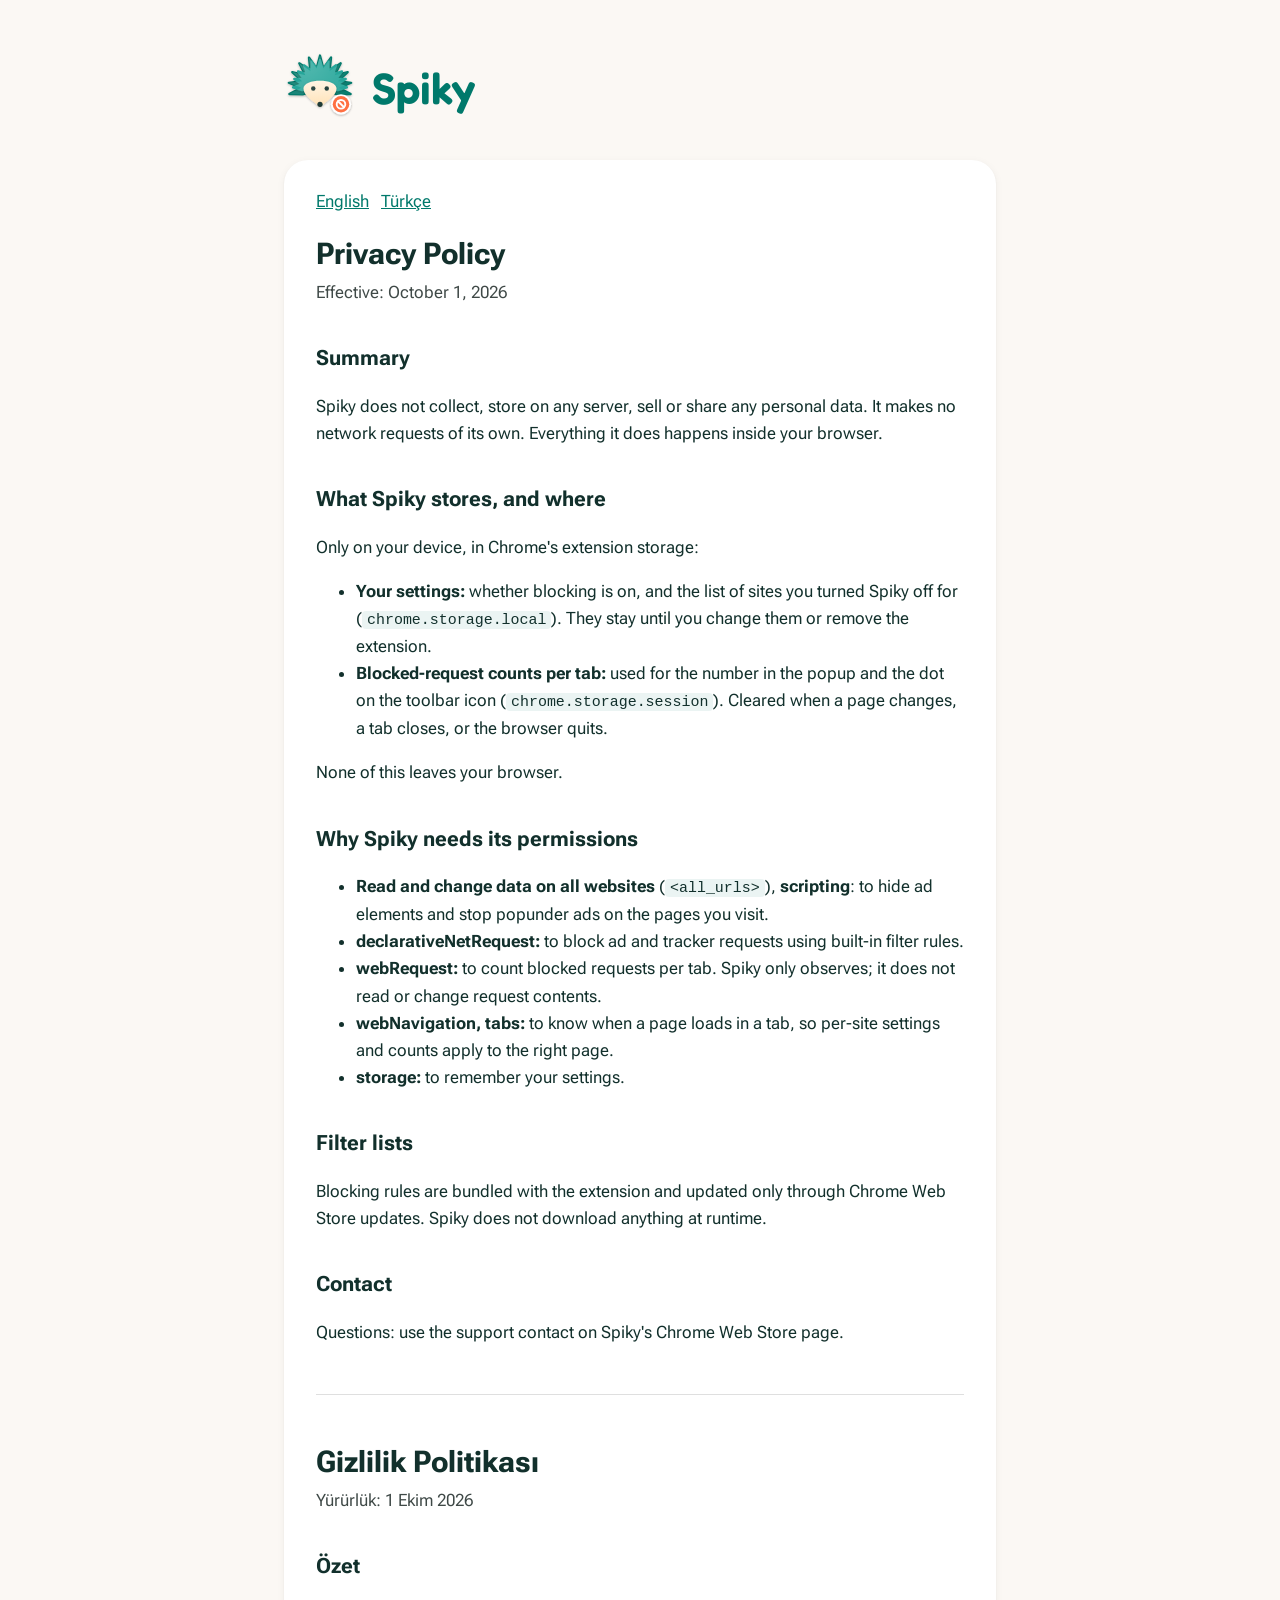
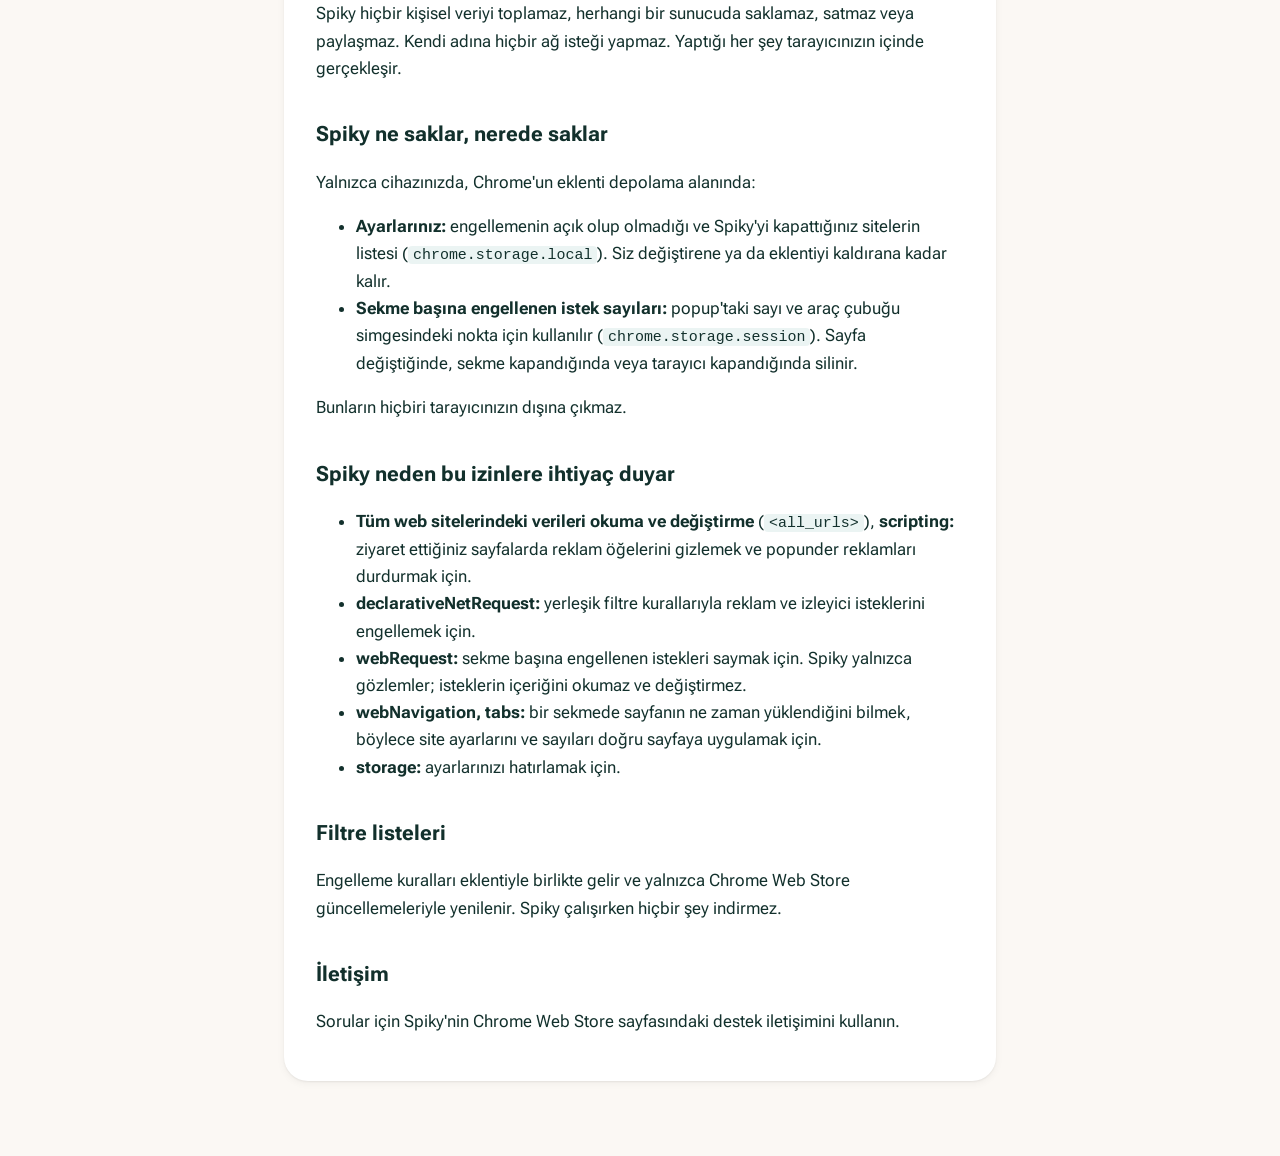
==== privacy/index.html @ 667daad4 "Spiky website and privacy policy Co-Authored-By: Claude Opus 5.5 <noreply@anthropic.com>" ====
<!doctype html>
<html lang="en">
<head>
  <meta charset="utf-8">
  <meta name="viewport" content="width=device-width, initial-scale=1">
  <title>Spiky — Privacy Policy</title>
  <link rel="icon" href="../spiky.svg">
  <link rel="stylesheet" href="../style.css">
</head>
<body><main>
  <header><a href="../"><img src="../spiky.svg" alt="Spiky"></a><a class="word" href="../">Spiky</a></header>
  <div class="card">
    <div class="lang"><a href="#en">English</a><a href="#tr">Türkçe</a></div>

    <section id="en" lang="en">
      <h1>Privacy Policy</h1>
      <p class="meta">Effective: October 1, 2026</p>

      <h2>Summary</h2>
      <p>Spiky does not collect, store on any server, sell or share any personal data. It makes no network requests of its own. Everything it does happens inside your browser.</p>

      <h2>What Spiky stores, and where</h2>
      <p>Only on your device, in Chrome's extension storage:</p>
      <ul>
        <li><strong>Your settings:</strong> whether blocking is on, and the list of sites you turned Spiky off for (<code>chrome.storage.local</code>). They stay until you change them or remove the extension.</li>
        <li><strong>Blocked-request counts per tab:</strong> used for the number in the popup and the dot on the toolbar icon (<code>chrome.storage.session</code>). Cleared when a page changes, a tab closes, or the browser quits.</li>
      </ul>
      <p>None of this leaves your browser.</p>

      <h2>Why Spiky needs its permissions</h2>
      <ul>
        <li><strong>Read and change data on all websites</strong> (<code>&lt;all_urls&gt;</code>), <strong>scripting</strong>: to hide ad elements and stop popunder ads on the pages you visit.</li>
        <li><strong>declarativeNetRequest:</strong> to block ad and tracker requests using built-in filter rules.</li>
        <li><strong>webRequest:</strong> to count blocked requests per tab. Spiky only observes; it does not read or change request contents.</li>
        <li><strong>webNavigation, tabs:</strong> to know when a page loads in a tab, so per-site settings and counts apply to the right page.</li>
        <li><strong>storage:</strong> to remember your settings.</li>
      </ul>

      <h2>Filter lists</h2>
      <p>Blocking rules are bundled with the extension and updated only through Chrome Web Store updates. Spiky does not download anything at runtime.</p>

      <h2>Contact</h2>
      <p>Questions: use the support contact on Spiky's Chrome Web Store page.</p>
    </section>

    <hr>

    <section id="tr" lang="tr">
      <h1>Gizlilik Politikası</h1>
      <p class="meta">Yürürlük: 1 Ekim 2026</p>

      <h2>Özet</h2>
      <p>Spiky hiçbir kişisel veriyi toplamaz, herhangi bir sunucuda saklamaz, satmaz veya paylaşmaz. Kendi adına hiçbir ağ isteği yapmaz. Yaptığı her şey tarayıcınızın içinde gerçekleşir.</p>

      <h2>Spiky ne saklar, nerede saklar</h2>
      <p>Yalnızca cihazınızda, Chrome'un eklenti depolama alanında:</p>
      <ul>
        <li><strong>Ayarlarınız:</strong> engellemenin açık olup olmadığı ve Spiky'yi kapattığınız sitelerin listesi (<code>chrome.storage.local</code>). Siz değiştirene ya da eklentiyi kaldırana kadar kalır.</li>
        <li><strong>Sekme başına engellenen istek sayıları:</strong> popup'taki sayı ve araç çubuğu simgesindeki nokta için kullanılır (<code>chrome.storage.session</code>). Sayfa değiştiğinde, sekme kapandığında veya tarayıcı kapandığında silinir.</li>
      </ul>
      <p>Bunların hiçbiri tarayıcınızın dışına çıkmaz.</p>

      <h2>Spiky neden bu izinlere ihtiyaç duyar</h2>
      <ul>
        <li><strong>Tüm web sitelerindeki verileri okuma ve değiştirme</strong> (<code>&lt;all_urls&gt;</code>), <strong>scripting:</strong> ziyaret ettiğiniz sayfalarda reklam öğelerini gizlemek ve popunder reklamları durdurmak için.</li>
        <li><strong>declarativeNetRequest:</strong> yerleşik filtre kurallarıyla reklam ve izleyici isteklerini engellemek için.</li>
        <li><strong>webRequest:</strong> sekme başına engellenen istekleri saymak için. Spiky yalnızca gözlemler; isteklerin içeriğini okumaz ve değiştirmez.</li>
        <li><strong>webNavigation, tabs:</strong> bir sekmede sayfanın ne zaman yüklendiğini bilmek, böylece site ayarlarını ve sayıları doğru sayfaya uygulamak için.</li>
        <li><strong>storage:</strong> ayarlarınızı hatırlamak için.</li>
      </ul>

      <h2>Filtre listeleri</h2>
      <p>Engelleme kuralları eklentiyle birlikte gelir ve yalnızca Chrome Web Store güncellemeleriyle yenilenir. Spiky çalışırken hiçbir şey indirmez.</p>

      <h2>İletişim</h2>
      <p>Sorular için Spiky'nin Chrome Web Store sayfasındaki destek iletişimini kullanın.</p>
    </section>
  </div>
</main></body>
</html>
---- style.css ----
@import url("https://fonts.googleapis.com/css2?family=Fredoka:wght@600&family=Roboto+Flex:opsz,wght@8..144,400;8..144,600&display=swap");
:root { color-scheme: light dark; --ink: #12302C; --muted: #3F4947; --brand: #00796B; --bg: #FBF8F4; --card: #fff; }
@media (prefers-color-scheme: dark) { :root { --ink: #DDE4E2; --muted: #A9B4B1; --brand: #4DB6AC; --bg: #0E1514; --card: #161D1C; } }
* { box-sizing: border-box; }
body { margin: 0; background: var(--bg); color: var(--ink); font: 17px/1.6 "Roboto Flex", Roboto, system-ui, sans-serif; }
main { max-width: 760px; margin: 0 auto; padding: 48px 24px 80px; }
header { display: flex; align-items: center; gap: 16px; margin-bottom: 32px; }
header img { width: 72px; height: 72px; }
.word { font-family: "Fredoka", sans-serif; font-weight: 600; font-size: 44px; color: var(--brand); line-height: 1; text-decoration: none; }
h1 { font-size: 30px; line-height: 1.25; margin: 0 0 6px; }
h2 { font-size: 21px; margin: 36px 0 8px; }
.meta { color: var(--muted); margin: 0 0 24px; }
a { color: var(--brand); }
code { font-size: 0.88em; background: rgba(0,121,107,.08); padding: 1px 5px; border-radius: 4px; }
.card { background: var(--card); border-radius: 24px; padding: 28px 32px; box-shadow: 0 1px 2px rgba(0,0,0,.06), 0 2px 8px rgba(0,0,0,.05); }
.lang { display: flex; gap: 12px; margin-bottom: 20px; }
hr { border: 0; border-top: 1px solid rgba(127,127,127,.25); margin: 48px 0; }
footer { color: var(--muted); font-size: 14px; margin-top: 40px; }
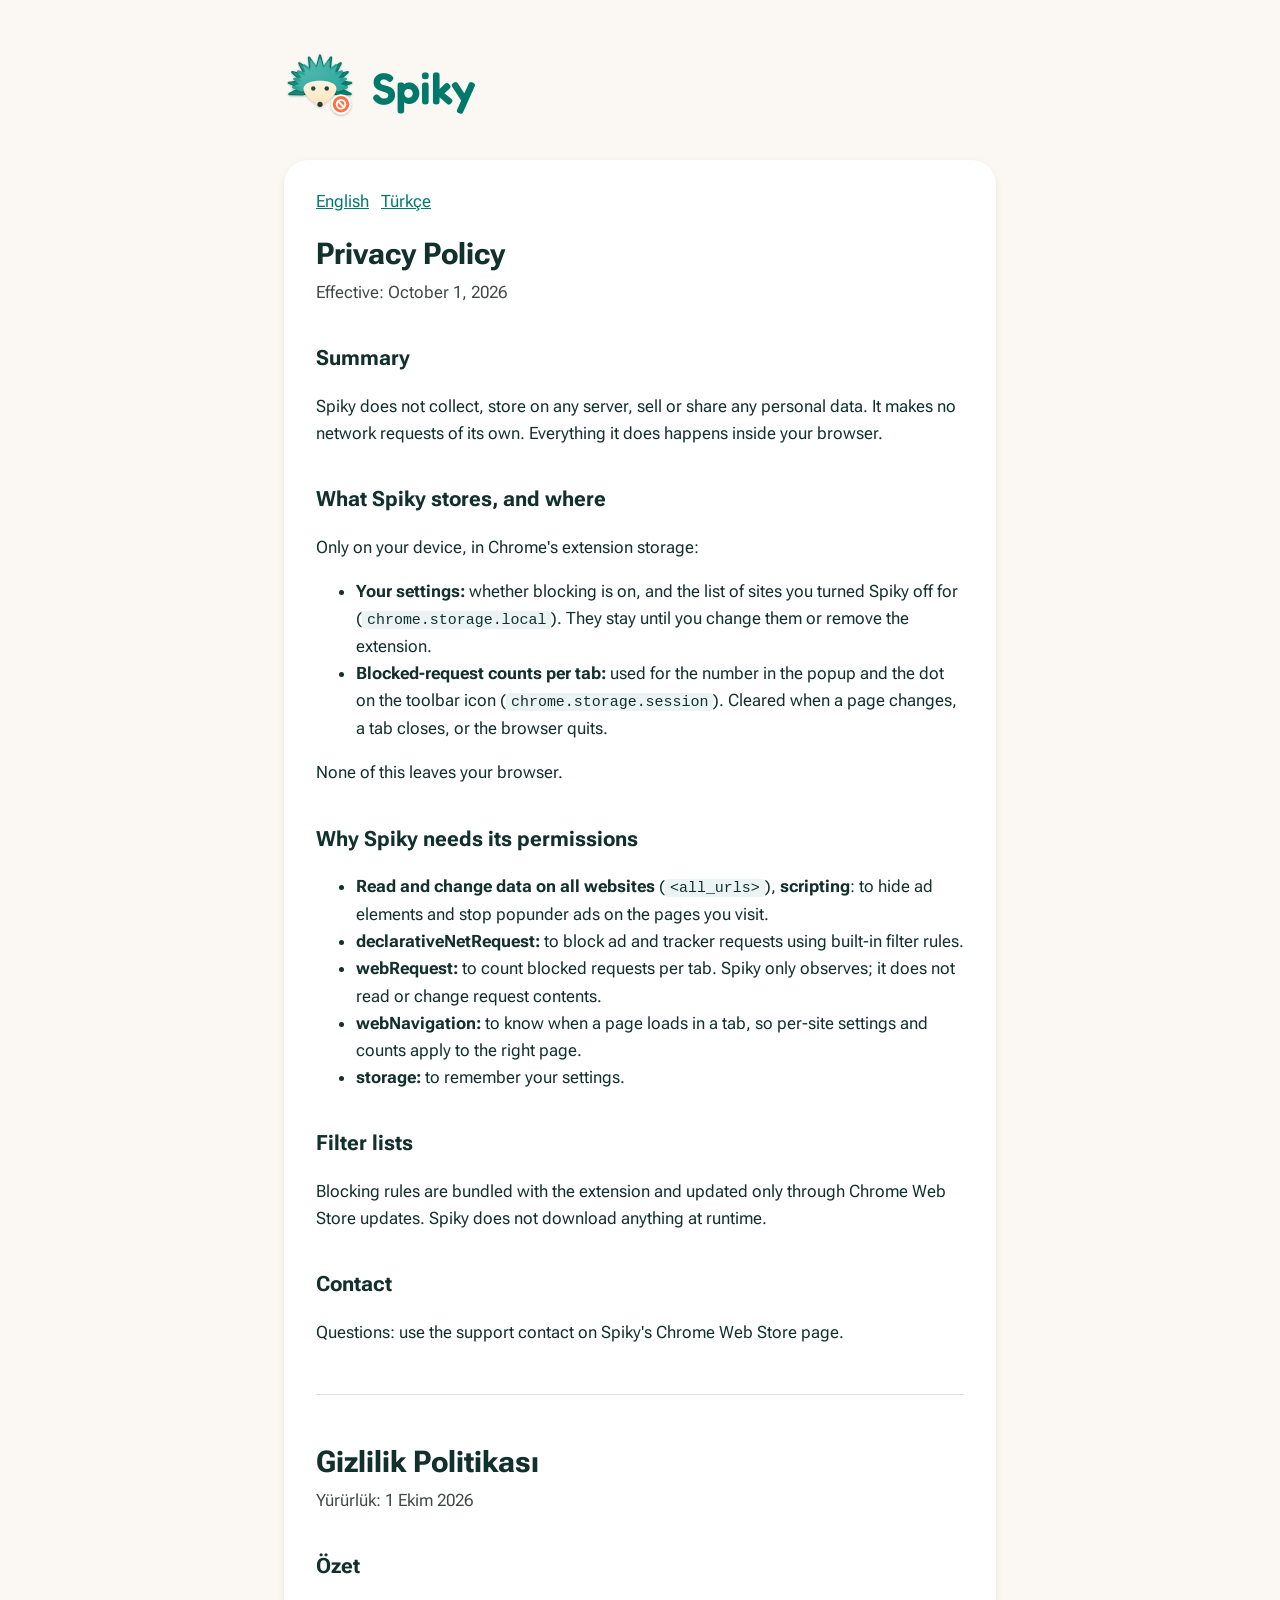
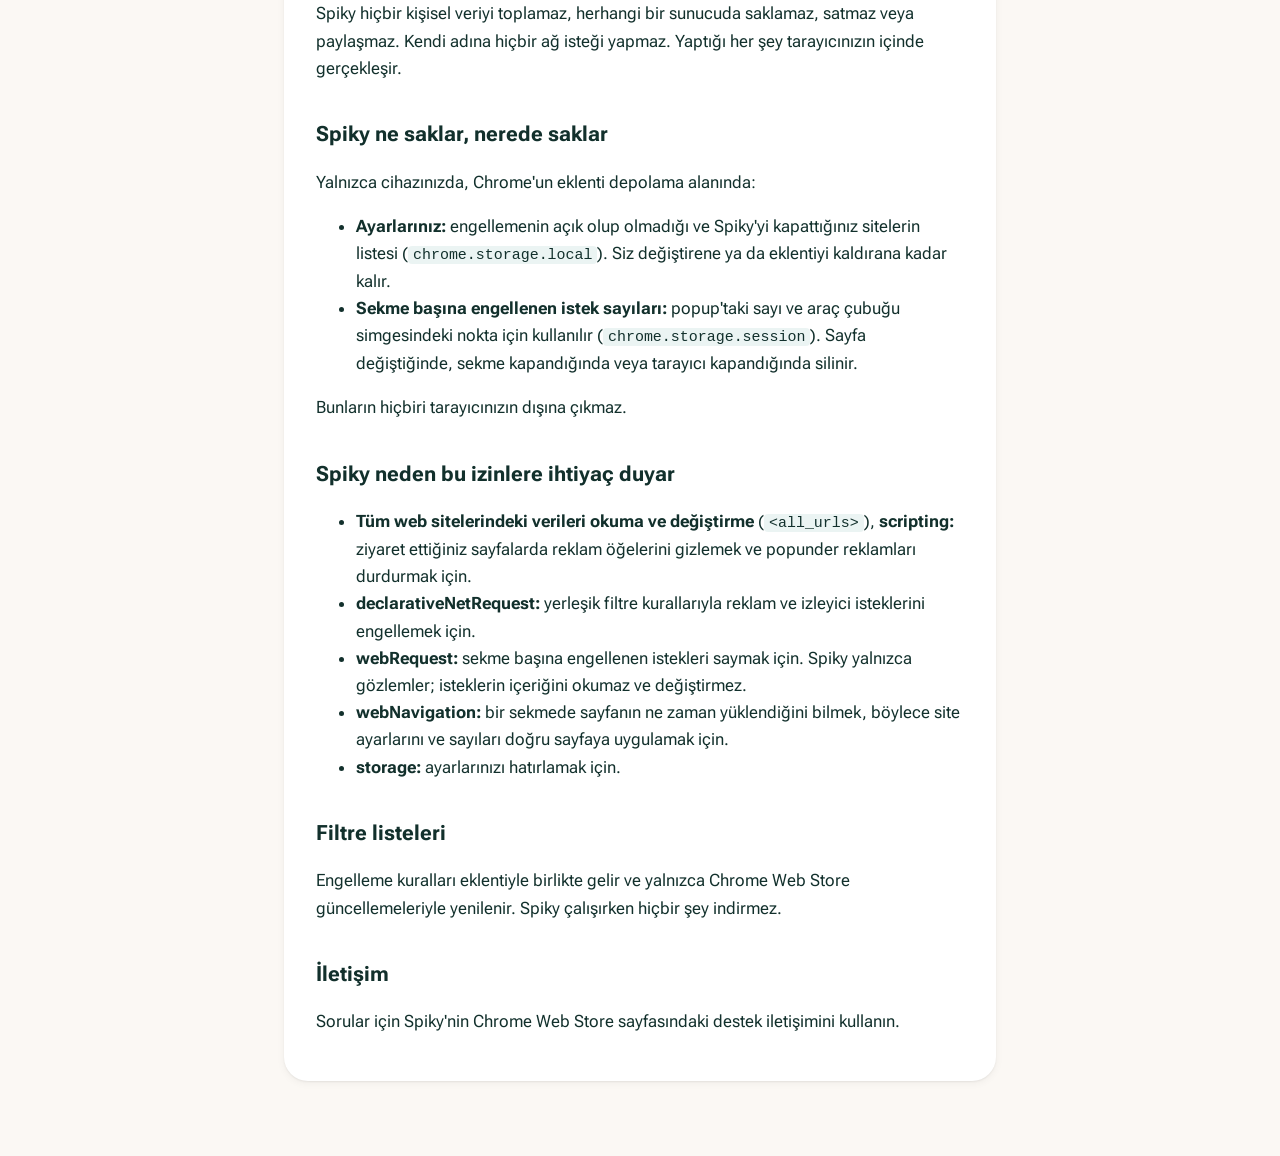
==== commit 749ced1a: "Privacy policy: Spiky no longer uses the tabs permission Co-Authored-By: Claude Opus 5.5 <noreply@an" ====
--- a/privacy/index.html
+++ b/privacy/index.html
@@ -32,7 +32,7 @@
         <li><strong>Read and change data on all websites</strong> (<code>&lt;all_urls&gt;</code>), <strong>scripting</strong>: to hide ad elements and stop popunder ads on the pages you visit.</li>
         <li><strong>declarativeNetRequest:</strong> to block ad and tracker requests using built-in filter rules.</li>
         <li><strong>webRequest:</strong> to count blocked requests per tab. Spiky only observes; it does not read or change request contents.</li>
-        <li><strong>webNavigation, tabs:</strong> to know when a page loads in a tab, so per-site settings and counts apply to the right page.</li>
+        <li><strong>webNavigation:</strong> to know when a page loads in a tab, so per-site settings and counts apply to the right page.</li>
         <li><strong>storage:</strong> to remember your settings.</li>
       </ul>
 
@@ -65,7 +65,7 @@
         <li><strong>Tüm web sitelerindeki verileri okuma ve değiştirme</strong> (<code>&lt;all_urls&gt;</code>), <strong>scripting:</strong> ziyaret ettiğiniz sayfalarda reklam öğelerini gizlemek ve popunder reklamları durdurmak için.</li>
         <li><strong>declarativeNetRequest:</strong> yerleşik filtre kurallarıyla reklam ve izleyici isteklerini engellemek için.</li>
         <li><strong>webRequest:</strong> sekme başına engellenen istekleri saymak için. Spiky yalnızca gözlemler; isteklerin içeriğini okumaz ve değiştirmez.</li>
-        <li><strong>webNavigation, tabs:</strong> bir sekmede sayfanın ne zaman yüklendiğini bilmek, böylece site ayarlarını ve sayıları doğru sayfaya uygulamak için.</li>
+        <li><strong>webNavigation:</strong> bir sekmede sayfanın ne zaman yüklendiğini bilmek, böylece site ayarlarını ve sayıları doğru sayfaya uygulamak için.</li>
         <li><strong>storage:</strong> ayarlarınızı hatırlamak için.</li>
       </ul>
 
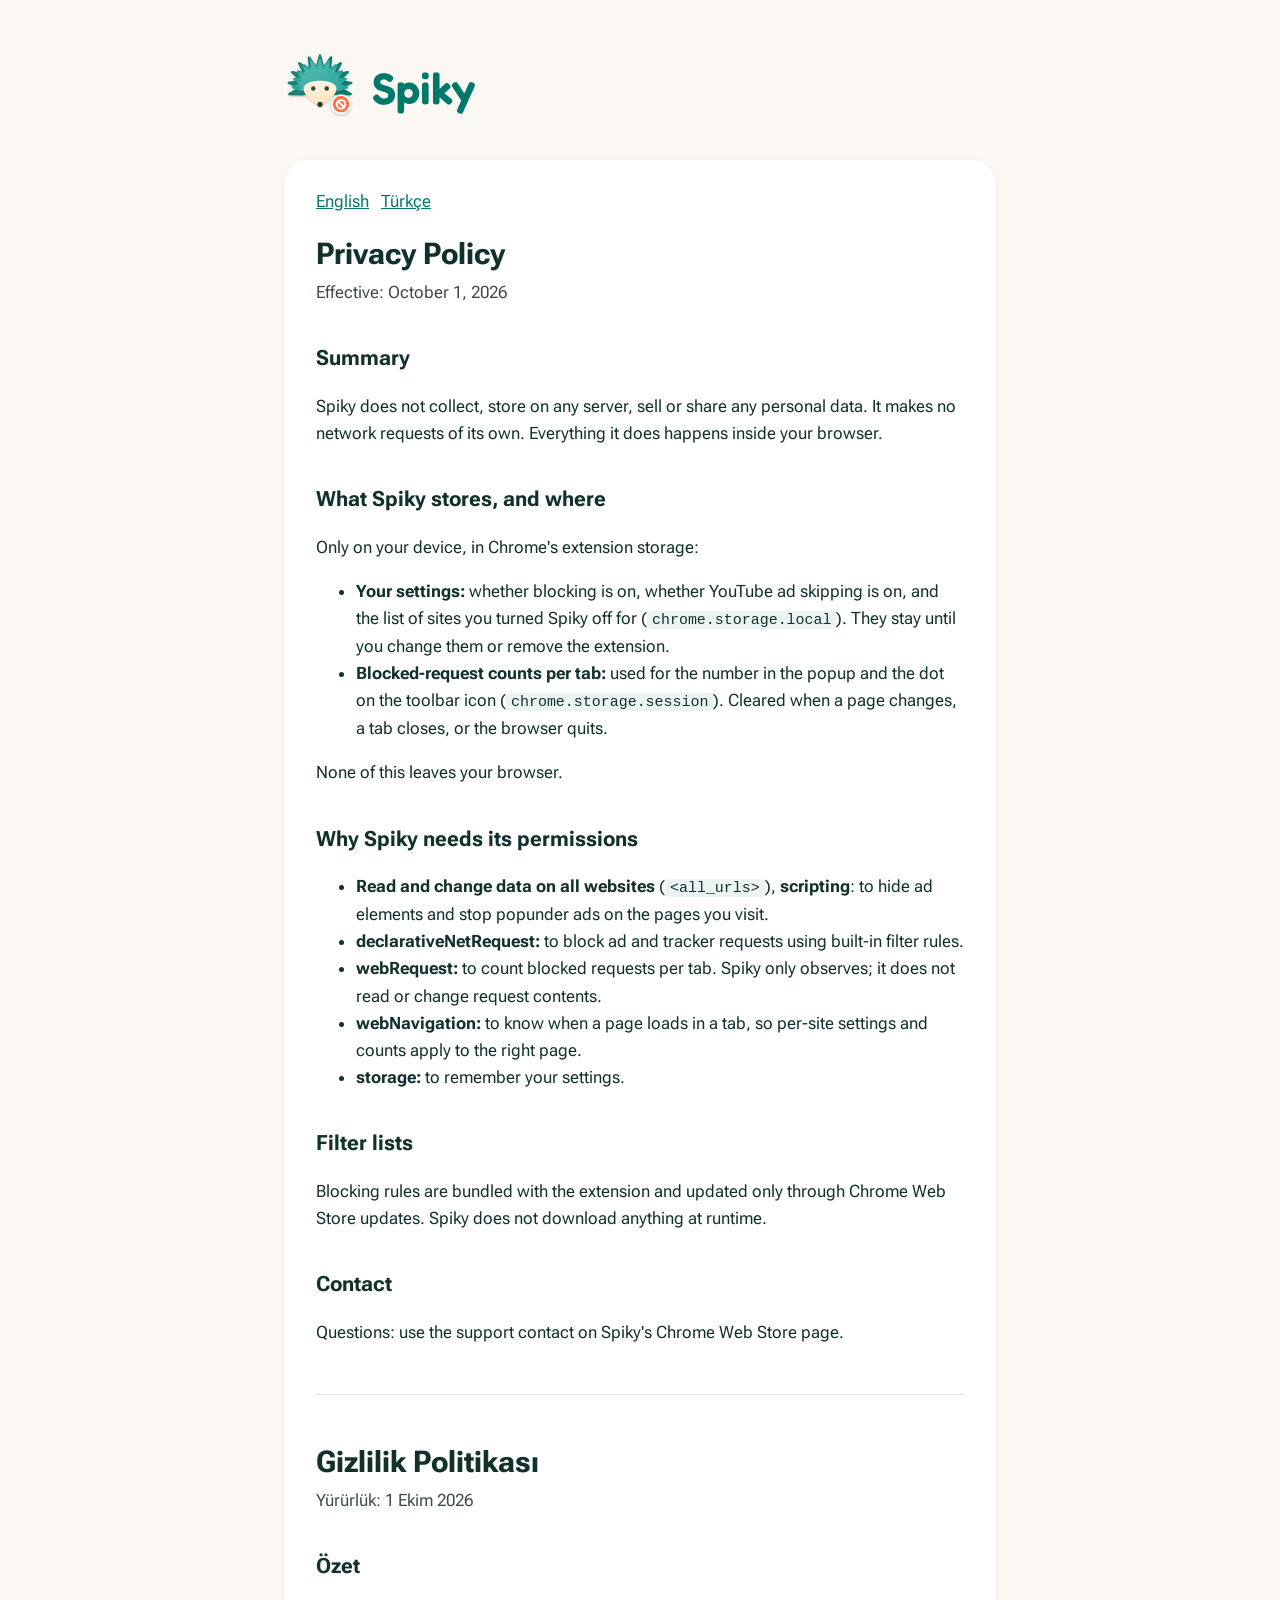
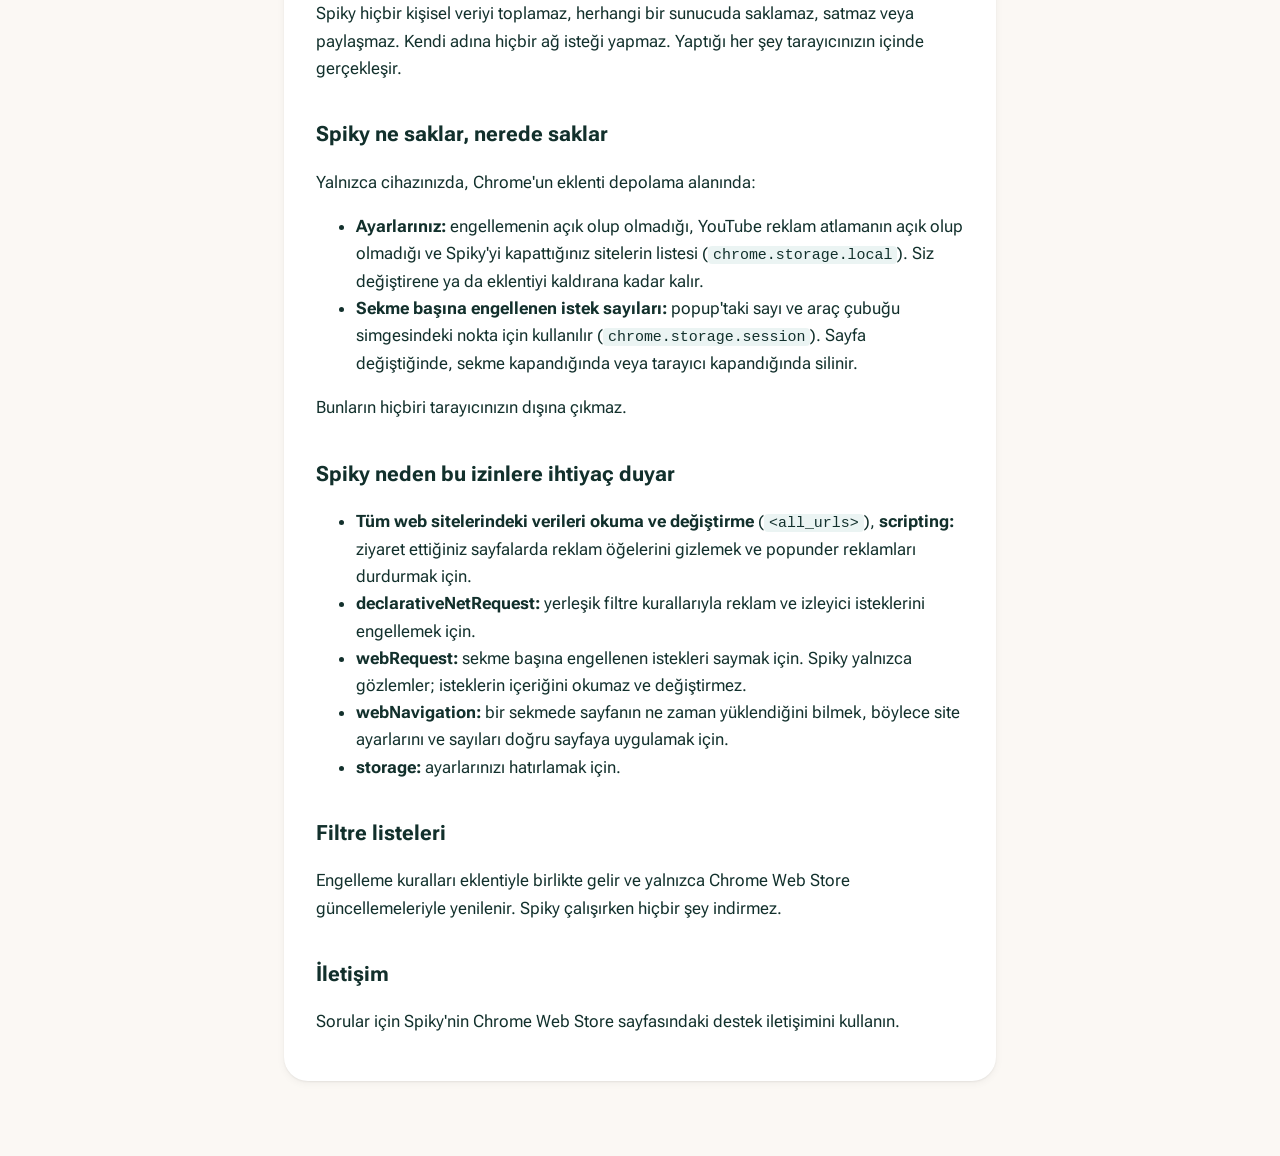
==== commit 6719d2aa: "Privacy policy: mention the YouTube ad skipping setting Co-Authored-By: Claude Opus 5.5 <noreply@ant" ====
--- a/privacy/index.html
+++ b/privacy/index.html
@@ -22,7 +22,7 @@
       <h2>What Spiky stores, and where</h2>
       <p>Only on your device, in Chrome's extension storage:</p>
       <ul>
-        <li><strong>Your settings:</strong> whether blocking is on, and the list of sites you turned Spiky off for (<code>chrome.storage.local</code>). They stay until you change them or remove the extension.</li>
+        <li><strong>Your settings:</strong> whether blocking is on, whether YouTube ad skipping is on, and the list of sites you turned Spiky off for (<code>chrome.storage.local</code>). They stay until you change them or remove the extension.</li>
         <li><strong>Blocked-request counts per tab:</strong> used for the number in the popup and the dot on the toolbar icon (<code>chrome.storage.session</code>). Cleared when a page changes, a tab closes, or the browser quits.</li>
       </ul>
       <p>None of this leaves your browser.</p>
@@ -55,7 +55,7 @@
       <h2>Spiky ne saklar, nerede saklar</h2>
       <p>Yalnızca cihazınızda, Chrome'un eklenti depolama alanında:</p>
       <ul>
-        <li><strong>Ayarlarınız:</strong> engellemenin açık olup olmadığı ve Spiky'yi kapattığınız sitelerin listesi (<code>chrome.storage.local</code>). Siz değiştirene ya da eklentiyi kaldırana kadar kalır.</li>
+        <li><strong>Ayarlarınız:</strong> engellemenin açık olup olmadığı, YouTube reklam atlamanın açık olup olmadığı ve Spiky'yi kapattığınız sitelerin listesi (<code>chrome.storage.local</code>). Siz değiştirene ya da eklentiyi kaldırana kadar kalır.</li>
         <li><strong>Sekme başına engellenen istek sayıları:</strong> popup'taki sayı ve araç çubuğu simgesindeki nokta için kullanılır (<code>chrome.storage.session</code>). Sayfa değiştiğinde, sekme kapandığında veya tarayıcı kapandığında silinir.</li>
       </ul>
       <p>Bunların hiçbiri tarayıcınızın dışına çıkmaz.</p>
